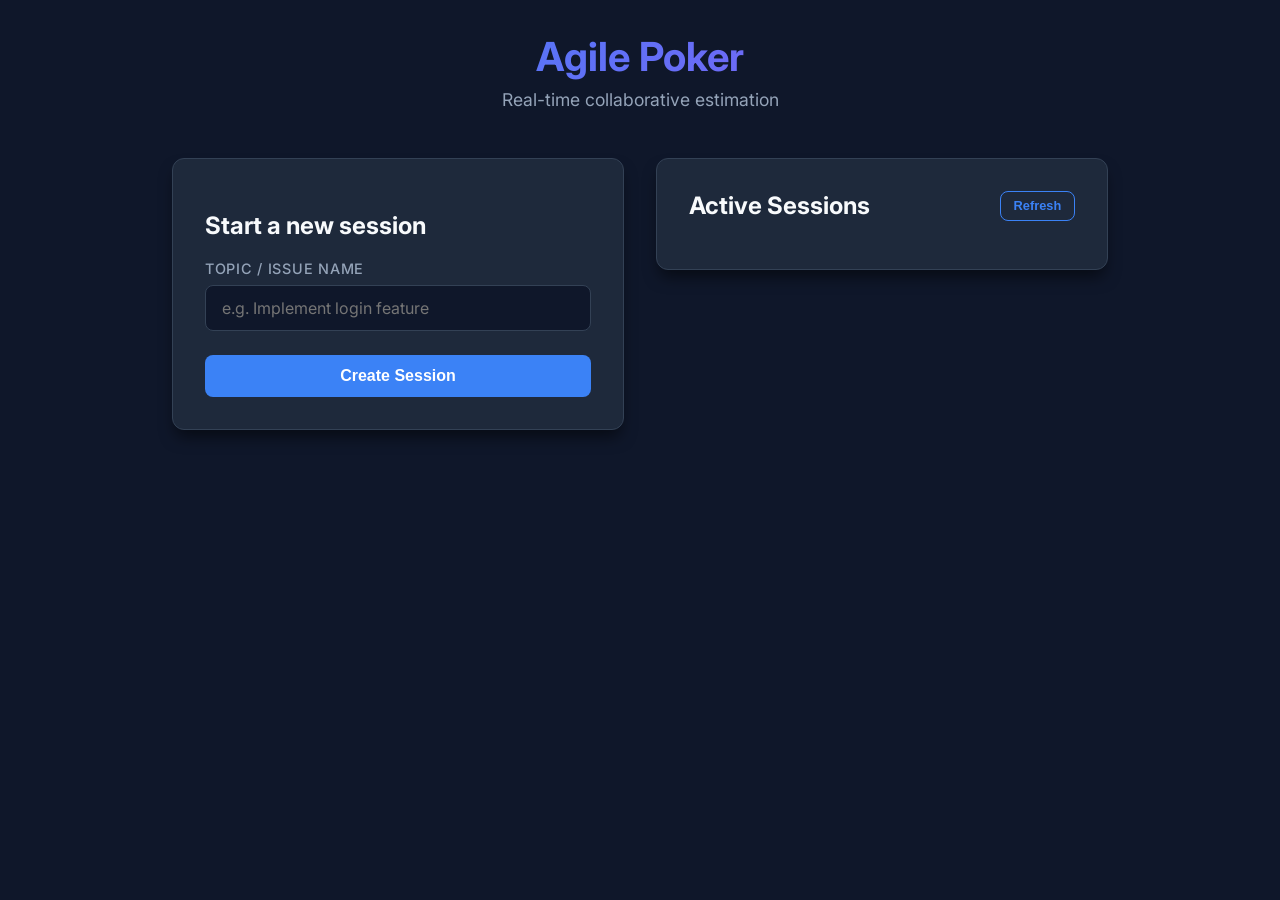
==== src/main/resources/static/index.html @ b3c3fe97 "tet" ====
<!DOCTYPE html>
<html lang="en">

<head>
    <meta charset="UTF-8">
    <meta name="viewport" content="width=device-width, initial-scale=1.0">
    <title>Agile Poker</title>
    <link href="https://fonts.googleapis.com/css2?family=Inter:wght@400;500;600;700&display=swap" rel="stylesheet">
    <style>
        :root {
            --bg-color: #0f172a;
            --surface: #1e293b;
            --primary: #3b82f6;
            --primary-hover: #2563eb;
            --text-main: #f8fafc;
            --text-muted: #94a3b8;
            --border: #334155;
            --card: #0f172a;
            --success: #22c55e;
            --accent: #8b5cf6;
        }

        body {
            font-family: 'Inter', sans-serif;
            background-color: var(--bg-color);
            color: var(--text-main);
            margin: 0;
            padding: 0;
            display: flex;
            flex-direction: column;
            align-items: center;
            min-height: 100vh;
        }

        .container {
            width: 100%;
            max-width: 800px;
            padding: 2rem;
            box-sizing: border-box;
        }

        .header {
            text-align: center;
            margin-bottom: 3rem;
        }

        h1 {
            font-weight: 700;
            font-size: 2.5rem;
            background: linear-gradient(135deg, var(--primary), var(--accent));
            background: linear-gradient(135deg, var(--primary), var(--accent));
            -webkit-background-clip: text;
            background-clip: text;
            -webkit-text-fill-color: transparent;
            margin: 0 0 0.5rem 0;
        }

        p.subtitle {
            color: var(--text-muted);
            margin: 0;
            font-size: 1.1rem;
        }

        .card {
            background-color: var(--surface);
            border-radius: 12px;
            padding: 2rem;
            box-shadow: 0 10px 15px -3px rgba(0, 0, 0, 0.5);
            border: 1px solid var(--border);
            margin-bottom: 2rem;
            animation: fadeIn 0.4s ease-out;
        }

        @keyframes fadeIn {
            from {
                opacity: 0;
                transform: translateY(10px);
            }

            to {
                opacity: 1;
                transform: translateY(0);
            }
        }

        .hidden {
            display: none !important;
        }

        .input-group {
            display: flex;
            flex-direction: column;
            gap: 0.5rem;
            margin-bottom: 1.5rem;
        }

        label {
            font-weight: 500;
            color: var(--text-muted);
            font-size: 0.9rem;
            text-transform: uppercase;
            letter-spacing: 0.05em;
        }

        input {
            background-color: var(--card);
            border: 1px solid var(--border);
            color: var(--text-main);
            padding: 0.75rem 1rem;
            border-radius: 8px;
            font-size: 1rem;
            font-family: inherit;
            outline: none;
            transition: border-color 0.2s, box-shadow 0.2s;
        }

        input:focus {
            border-color: var(--primary);
            box-shadow: 0 0 0 2px rgba(59, 130, 246, 0.3);
        }

        button {
            background-color: var(--primary);
            color: white;
            border: none;
            padding: 0.75rem 1.5rem;
            border-radius: 8px;
            font-weight: 600;
            font-size: 1rem;
            cursor: pointer;
            transition: background-color 0.2s, transform 0.1s;
        }

        button:hover {
            background-color: var(--primary-hover);
        }

        button:active {
            transform: scale(0.98);
        }

        .outline-btn {
            background-color: transparent;
            border: 1px solid var(--primary);
            color: var(--primary);
        }

        .outline-btn:hover {
            background-color: rgba(59, 130, 246, 0.1);
        }

        .share-box {
            background-color: rgba(59, 130, 246, 0.1);
            border: 1px dashed var(--primary);
            padding: 1rem;
            border-radius: 8px;
            display: flex;
            align-items: center;
            justify-content: space-between;
            margin-top: 1.5rem;
            gap: 1rem;
        }

        .share-link {
            word-break: break-all;
            color: var(--primary);
            font-family: monospace;
            font-size: 0.95rem;
            line-height: 1.4;
        }

        /* Home Section Layout */
        #home-section {
            display: flex;
            gap: 2rem;
            align-items: flex-start;
        }

        #home-left,
        #home-right {
            flex: 1;
            width: 100%;
        }

        @media (max-width: 768px) {
            #home-section {
                flex-direction: column;
            }
        }

        /* Copy link boxes */
        .link-copy-group {
            background-color: var(--surface);
            border: 1px solid var(--border);
            padding: 1rem;
            border-radius: 8px;
            margin-top: 1rem;
        }

        .link-title {
            font-size: 0.85rem;
            color: var(--text-muted);
            text-transform: uppercase;
            font-weight: 600;
            margin-bottom: 0.5rem;
        }

        .link-row {
            display: flex;
            align-items: center;
            gap: 0.5rem;
            background: var(--bg-color);
            padding: 0.5rem;
            border-radius: 6px;
            border: 1px solid var(--border);
        }

        .link-url {
            flex: 1;
            font-family: monospace;
            font-size: 0.85rem;
            color: var(--primary);
            white-space: nowrap;
            overflow: hidden;
            text-overflow: ellipsis;
        }

        .link-url a {
            color: var(--primary);
            text-decoration: none;
            transition: text-decoration 0.2s;
        }

        .link-url a:hover {
            text-decoration: underline;
        }

        .copy-btn {
            background: var(--border);
            color: var(--text-main);
            padding: 0.4rem 0.8rem;
            font-size: 0.8rem;
        }

        .copy-btn:hover {
            background: var(--text-muted);
        }

        /* Active Sessions */
        .session-list {
            display: flex;
            flex-direction: column;
            gap: 1rem;
            margin-top: 1rem;
            max-height: 400px;
            overflow-y: auto;
            padding-right: 0.5rem;
        }

        /* Custom scrollbar for session list */
        .session-list::-webkit-scrollbar {
            width: 6px;
        }

        .session-list::-webkit-scrollbar-track {
            background: transparent;
        }

        .session-list::-webkit-scrollbar-thumb {
            background-color: var(--border);
            border-radius: 10px;
        }

        .session-item {
            display: flex;
            flex-direction: column;
            gap: 1rem;
            background-color: var(--card);
            border: 1px solid var(--border);
            padding: 1rem;
            border-radius: 8px;
            transition: transform 0.2s, box-shadow 0.2s;
        }

        .session-item:hover {
            transform: translateY(-2px);
            box-shadow: 0 4px 12px rgba(0, 0, 0, 0.5);
            border-color: var(--text-muted);
        }

        .session-title {
            font-weight: 600;
            font-size: 1.1rem;
            margin-bottom: 0.2rem;
            word-break: break-word;
        }

        .session-meta {
            font-size: 0.85rem;
            color: var(--text-muted);
        }

        .session-actions {
            display: flex;
            gap: 0.5rem;
            width: 100%;
        }

        .session-actions button {
            flex: 1;
            padding: 0.5rem;
            font-size: 0.85rem;
        }

        /* Voting Section */
        .fibonacci-grid {
            display: grid;
            grid-template-columns: repeat(auto-fit, minmax(60px, 1fr));
            gap: 1rem;
            margin-top: 1.5rem;
        }

        .vote-card {
            background-color: var(--card);
            border: 2px solid var(--border);
            border-radius: 12px;
            height: 80px;
            display: flex;
            align-items: center;
            justify-content: center;
            font-size: 1.5rem;
            font-weight: 700;
            cursor: pointer;
            transition: all 0.2s cubic-bezier(0.4, 0, 0.2, 1);
            color: var(--text-main);
        }

        .vote-card:hover {
            border-color: var(--primary);
            transform: translateY(-2px);
            box-shadow: 0 4px 12px rgba(59, 130, 246, 0.2);
            color: var(--primary);
        }

        .vote-card.selected {
            background-color: var(--primary);
            border-color: var(--primary);
            color: white;
        }

        /* Results table */
        .results-container {
            margin-top: 2rem;
        }

        .creator-badge {
            display: inline-block;
            background-color: rgba(139, 92, 246, 0.2);
            color: #c4b5fd;
            padding: 0.25rem 0.75rem;
            border-radius: 999px;
            font-size: 0.8rem;
            font-weight: 600;
            margin-bottom: 1.5rem;
        }

        table {
            width: 100%;
            border-collapse: collapse;
            margin-top: 1rem;
        }

        th,
        td {
            padding: 1rem;
            text-align: left;
            border-bottom: 1px solid var(--border);
        }

        th {
            color: var(--text-muted);
            font-weight: 600;
            font-size: 0.9rem;
            text-transform: uppercase;
        }

        .vote-badge {
            background-color: var(--success);
            color: white;
            width: 32px;
            height: 32px;
            display: inline-flex;
            align-items: center;
            justify-content: center;
            border-radius: 50%;
            font-weight: 700;
        }

        .empty-state {
            text-align: center;
            padding: 2rem;
            color: var(--text-muted);
            font-style: italic;
        }
    </style>
</head>

<body>

    <div class="container" style="max-width: 1000px;">
        <div class="header">
            <h1>Agile Poker</h1>
            <p class="subtitle">Real-time collaborative estimation</p>
        </div>

        <div id="home-section" class="hidden">
            <div id="home-left">
                <!-- CREATE POLL SECTION -->
                <div id="create-section" class="card">
                    <h2>Start a new session</h2>
                    <div class="input-group">
                        <label for="poll-name">Topic / Issue Name</label>
                        <input type="text" id="poll-name" placeholder="e.g. Implement login feature" autocomplete="off">
                    </div>
                    <button id="create-btn" onclick="createPoll()" style="width: 100%;">Create Session</button>

                    <div id="share-container" class="hidden" style="margin-top: 2rem;">
                        <h3 style="font-size: 1.1rem; margin-bottom: 0;">Share Links</h3>
                        <p style="color: var(--success); font-size: 0.85rem; margin-top: 0.5rem;">Session created
                            successfully!</p>

                        <div class="link-copy-group">
                            <div class="link-title">PM Link (For You)</div>
                            <div class="link-row">
                                <div class="link-url" id="pm-link-text"></div>
                                <button class="copy-btn" onclick="copyText('pm-link-text', this)">Copy</button>
                            </div>
                        </div>

                        <div class="link-copy-group">
                            <div class="link-title">Member Link (Share to Vote)</div>
                            <div class="link-row">
                                <div class="link-url" id="member-link-text"></div>
                                <button class="copy-btn" onclick="copyText('member-link-text', this)">Copy</button>
                            </div>
                        </div>
                    </div>
                </div>
            </div>

            <div id="home-right">
                <!-- ACTIVE POLLS SECTION -->
                <div id="active-sessions-section" class="card">
                    <div style="display: flex; justify-content: space-between; align-items: center;">
                        <h2 style="margin: 0;">Active Sessions</h2>
                        <button class="outline-btn" style="padding: 0.4rem 0.8rem; font-size: 0.8rem;"
                            onclick="fetchActivePolls()">Refresh</button>
                    </div>
                    <div id="session-list" class="session-list">
                        <!-- rendered via JS -->
                    </div>
                </div>
            </div>
        </div>

        <!-- VOTE SECTION -->
        <div id="vote-section" class="hidden" style="max-width: 800px; margin: 0 auto;">

            <div class="card">
                <h2 id="poll-title-display">Joining Poll...</h2>
                <div id="creator-info" class="creator-badge"></div>

                <div id="pm-share-container" class="link-copy-group hidden" style="margin-bottom: 2rem; margin-top: 0;">
                    <div class="link-title">Member Link (Share to Vote)</div>
                    <div class="link-row">
                        <div class="link-url" id="vote-member-link-text"></div>
                        <button class="copy-btn" onclick="copyText('vote-member-link-text', this)">Copy</button>
                    </div>
                </div>

                <div class="input-group" style="margin-top: 1.5rem;">
                    <label for="voter-name">Your Name</label>
                    <input type="text" id="voter-name" placeholder="Enter your name to vote" autocomplete="off">
                </div>

                <label style="margin-top: 1rem; display: block;">Select your estimate</label>
                <div class="fibonacci-grid" id="fibo-cards">
                    <!-- rendered via JS -->
                </div>
            </div>

            <div class="card results-container">
                <h2>Participants</h2>
                <table>
                    <thead>
                        <tr>
                            <th>Name</th>
                            <th>IP Address</th>
                            <th style="text-align: right;">Vote</th>
                        </tr>
                    </thead>
                    <tbody id="results-body">
                        <!-- rendered via JS -->
                    </tbody>
                </table>
            </div>
        </div>
    </div>

    <script>
        const FIBONACCI = ['0', '1', '2', '3', '5', '8', '13', '21', '34', '55', '89', '?'];
        let currentPollId = null;
        let selectedVote = null;
        let pollInterval = null;
        let userRole = 'member'; // 'pm' or 'member'
        let myName = '';

        window.onload = () => {
            const urlParams = new URLSearchParams(window.location.search);
            const id = urlParams.get('id');
            const role = urlParams.get('role');

            if (role === 'pm') {
                userRole = 'pm';
            }

            if (id) {
                currentPollId = id;
                document.getElementById('vote-section').classList.remove('hidden');

                if (userRole === 'pm') {
                    document.getElementById('poll-title-display').innerText += ' (PM View)';

                    const baseUrl = window.location.origin + window.location.pathname;
                    const memberUrl = baseUrl + '?id=' + currentPollId;
                    document.getElementById('pm-share-container').classList.remove('hidden');
                    document.getElementById('vote-member-link-text').innerHTML = `<a href="${memberUrl}" target="_blank">${memberUrl}</a>`;

                    document.getElementById('voter-info-section')?.classList.add('hidden');
                    document.getElementById('voting-cards-section')?.classList.add('hidden');
                    document.querySelector("label[for='voter-name']").parentElement.classList.add('hidden');
                    document.getElementById('fibo-cards').previousElementSibling.classList.add('hidden');
                    document.getElementById('fibo-cards').classList.add('hidden');
                } else {
                    renderFiboCards();
                }

                fetchPollDetails();
                pollInterval = setInterval(fetchPollDetails, 2500);
            } else {
                document.getElementById('home-section').classList.remove('hidden');
                fetchActivePolls();
            }
        };

        async function fetchActivePolls() {
            try {
                const res = await fetch('/api/polls');
                let polls = await res.json();
                const container = document.getElementById('session-list');

                if (polls.length === 0) {
                    container.innerHTML = '<div class="empty-state">No active sessions right now. Create one on the left!</div>';
                    return;
                }

                // Sort descending (newest first assuming sequential IDs roughly or natural map order, ideally we'd use createdAt but it might not be in the JSON payload, assuming list order from end)
                // Assuming newer polls are appended to the end of the list:
                polls.reverse();

                container.innerHTML = '';
                polls.forEach(p => {
                    const div = document.createElement('div');
                    div.className = 'session-item';

                    const info = document.createElement('div');
                    info.innerHTML = `
                        <div class="session-title">${p.name}</div>
                        <div class="session-meta">Created by ${p.creatorIp}</div>
                    `;

                    const actions = document.createElement('div');
                    actions.className = 'session-actions';

                    const joinMemberBtn = document.createElement('button');
                    joinMemberBtn.innerText = 'Join';
                    joinMemberBtn.onclick = () => window.location.href = '?id=' + p.id;

                    const joinPmBtn = document.createElement('button');
                    joinPmBtn.className = 'outline-btn';
                    joinPmBtn.innerText = 'Join as PM';
                    joinPmBtn.onclick = () => window.location.href = '?id=' + p.id + '&role=pm';

                    actions.appendChild(joinPmBtn);
                    actions.appendChild(joinMemberBtn);

                    div.appendChild(info);
                    div.appendChild(actions);
                    container.appendChild(div);
                });
            } catch (e) {
                console.error('Failed to fetch polls', e);
            }
        }

        async function createPoll() {
            const nameInput = document.getElementById('poll-name').value.trim();
            const btn = document.getElementById('create-btn');
            if (!nameInput) return alert('Please enter a topic name!');

            btn.disabled = true;
            btn.innerText = 'Creating...';

            try {
                const res = await fetch('/api/polls', {
                    method: 'POST',
                    headers: { 'Content-Type': 'application/json' },
                    body: JSON.stringify({ name: nameInput })
                });
                const data = await res.json();

                const baseUrl = window.location.origin + window.location.pathname;
                const pmUrl = baseUrl + '?id=' + data.id + '&role=pm';
                const memberUrl = baseUrl + '?id=' + data.id;

                document.getElementById('share-container').classList.remove('hidden');
                document.getElementById('pm-link-text').innerHTML = `<a href="${pmUrl}" target="_blank">${pmUrl}</a>`;
                document.getElementById('member-link-text').innerHTML = `<a href="${memberUrl}" target="_blank">${memberUrl}</a>`;

                btn.innerText = 'Created!';
                fetchActivePolls(); // Refresh the list on the right

            } catch (e) {
                console.error(e);
                alert('Failed to create poll');
                btn.disabled = false;
                btn.innerText = 'Create Session';
            }
        }

        function copyText(elementId, btnElement) {
            const el = document.getElementById(elementId);
            const text = el.querySelector('a') ? el.querySelector('a').href : el.innerText;
            navigator.clipboard.writeText(text).then(() => {
                const originalText = btnElement.innerText;
                const originalBg = btnElement.style.backgroundColor;
                const originalColor = btnElement.style.color;

                btnElement.innerText = 'Copied!';
                btnElement.style.backgroundColor = 'var(--success)';
                btnElement.style.color = '#fff';

                setTimeout(() => {
                    btnElement.innerText = originalText;
                    btnElement.style.backgroundColor = originalBg;
                    btnElement.style.color = originalColor;
                }, 2000);
            });
        }

        function renderFiboCards() {
            const container = document.getElementById('fibo-cards');
            FIBONACCI.forEach(val => {
                const div = document.createElement('div');
                div.className = 'vote-card';
                div.innerText = val;
                div.onclick = () => submitVote(val, div);
                container.appendChild(div);
            });
        }

        async function submitVote(val, cardElement) {
            myName = document.getElementById('voter-name').value.trim();
            if (!myName) return alert('Please enter your name first!');

            document.querySelectorAll('.vote-card').forEach(c => c.classList.remove('selected'));
            cardElement.classList.add('selected');
            selectedVote = val;

            await fetch(`/api/polls/${currentPollId}/vote`, {
                method: 'POST',
                headers: { 'Content-Type': 'application/json' },
                body: JSON.stringify({ username: myName, vote: val })
            });

            fetchPollDetails();
        }

        async function fetchPollDetails() {
            if (!currentPollId) return;
            try {
                const res = await fetch(`/api/polls/${currentPollId}`);
                if (res.status === 404) {
                    alert('Poll not found or expired.');
                    window.location.href = window.location.pathname;
                    return;
                }
                const data = await res.json();

                let title = data.name;
                if (userRole === 'pm') title += ' (PM View)';
                document.getElementById('poll-title-display').innerText = title;
                document.getElementById('creator-info').innerText = 'Created by IP: ' + data.creatorIp;

                renderResults(data.votes);
            } catch (e) {
                console.error('Error fetching poll', e);
            }
        }

        function renderResults(votesMap) {
            const tbody = document.getElementById('results-body');
            tbody.innerHTML = '';

            const voters = Object.keys(votesMap);
            if (voters.length === 0) {
                tbody.innerHTML = '<tr><td colspan="3" class="empty-state">Waiting for votes...</td></tr>';
                return;
            }

            voters.forEach(name => {
                const voteData = votesMap[name];
                const tr = document.createElement('tr');

                const tdName = document.createElement('td');
                tdName.style.fontWeight = '600';
                tdName.innerText = name;

                const tdIp = document.createElement('td');
                tdIp.style.color = 'var(--text-muted)';
                tdIp.style.fontSize = '0.85rem';
                tdIp.style.fontFamily = 'monospace';

                const tdVote = document.createElement('td');
                tdVote.style.textAlign = 'right';

                if (userRole === 'pm') {
                    tdIp.innerText = voteData.ipAddress;
                    tdVote.innerHTML = `<span class="vote-badge">${voteData.voteValue}</span>`;
                } else {
                    if (name === myName) {
                        tdIp.innerText = voteData.ipAddress;
                        tdVote.innerHTML = `<span class="vote-badge">${voteData.voteValue}</span>`;
                    } else {
                        tdIp.innerText = '***.***.***.***';
                        tdVote.innerHTML = `<span class="vote-badge" style="background:var(--border);">?</span>`;
                    }
                }

                tr.appendChild(tdName);
                tr.appendChild(tdIp);
                tr.appendChild(tdVote);
                tbody.appendChild(tr);
            });
        }
    </script>
</body>

</html>
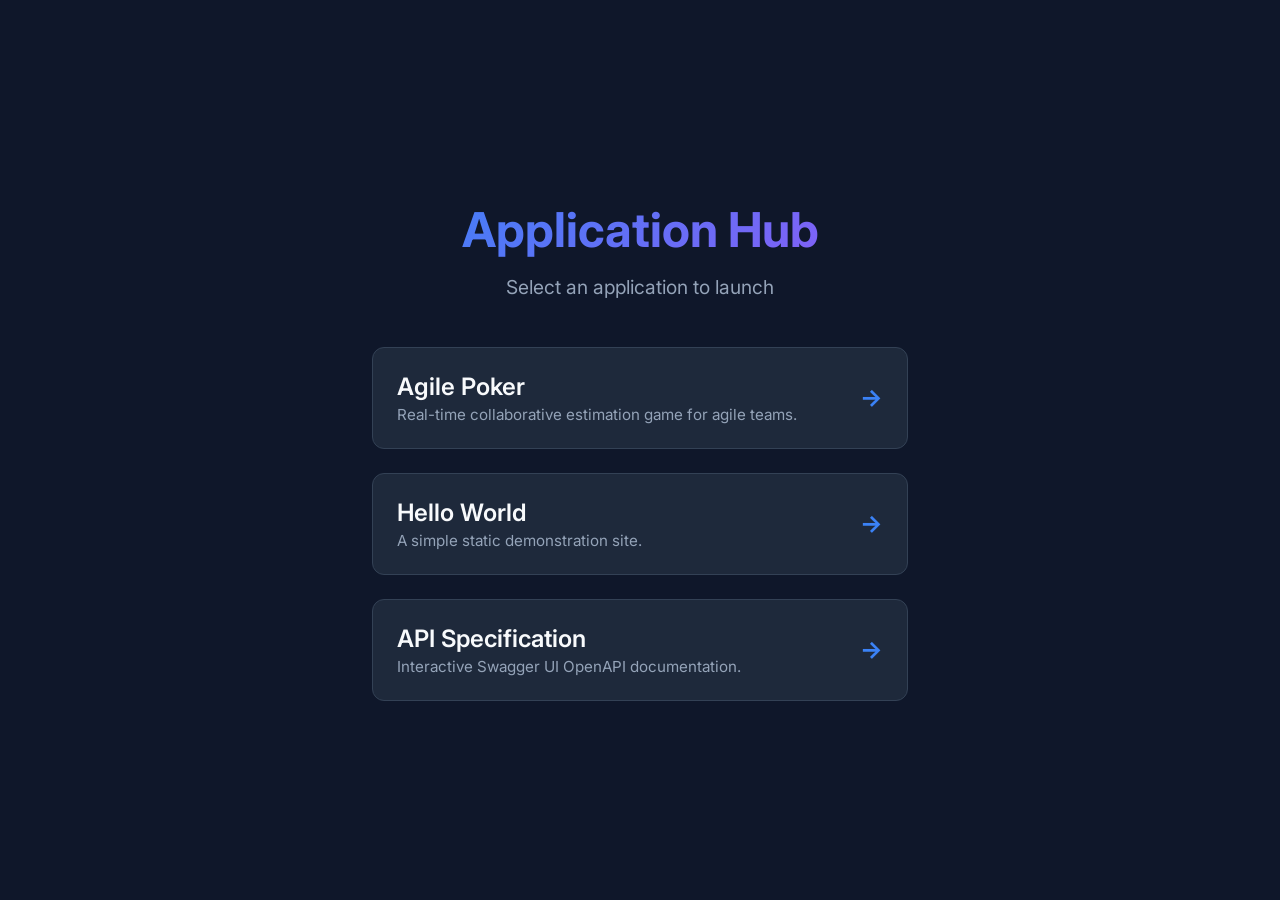
==== commit 6af3c0df: "test" ====
--- a/src/main/resources/static/index.html
+++ b/src/main/resources/static/index.html
@@ -1,10 +1,9 @@
 <!DOCTYPE html>
 <html lang="en">
-
 <head>
     <meta charset="UTF-8">
     <meta name="viewport" content="width=device-width, initial-scale=1.0">
-    <title>Agile Poker</title>
+    <title>Application Hub</title>
     <link href="https://fonts.googleapis.com/css2?family=Inter:wght@400;500;600;700&display=swap" rel="stylesheet">
     <style>
         :root {
@@ -15,8 +14,6 @@
             --text-main: #f8fafc;
             --text-muted: #94a3b8;
             --border: #334155;
-            --card: #0f172a;
-            --success: #22c55e;
             --accent: #8b5cf6;
         }
 
@@ -29,731 +26,133 @@
             display: flex;
             flex-direction: column;
             align-items: center;
+            justify-content: center;
             min-height: 100vh;
         }
 
         .container {
             width: 100%;
-            max-width: 800px;
+            max-width: 600px;
             padding: 2rem;
             box-sizing: border-box;
-        }
-
-        .header {
             text-align: center;
-            margin-bottom: 3rem;
         }
 
         h1 {
             font-weight: 700;
-            font-size: 2.5rem;
-            background: linear-gradient(135deg, var(--primary), var(--accent));
+            font-size: 3rem;
             background: linear-gradient(135deg, var(--primary), var(--accent));
             -webkit-background-clip: text;
             background-clip: text;
             -webkit-text-fill-color: transparent;
-            margin: 0 0 0.5rem 0;
+            margin: 0 0 1rem 0;
+            animation: fadeInDown 0.5s ease-out;
         }
 
         p.subtitle {
             color: var(--text-muted);
-            margin: 0;
-            font-size: 1.1rem;
+            margin: 0 0 3rem 0;
+            font-size: 1.2rem;
+            animation: fadeInDown 0.6s ease-out;
         }
 
-        .card {
-            background-color: var(--surface);
-            border-radius: 12px;
-            padding: 2rem;
-            box-shadow: 0 10px 15px -3px rgba(0, 0, 0, 0.5);
-            border: 1px solid var(--border);
-            margin-bottom: 2rem;
-            animation: fadeIn 0.4s ease-out;
+        .app-links {
+            display: flex;
+            flex-direction: column;
+            gap: 1.5rem;
         }
 
-        @keyframes fadeIn {
-            from {
-                opacity: 0;
-                transform: translateY(10px);
-            }
-
-            to {
-                opacity: 1;
-                transform: translateY(0);
-            }
-        }
-
-        .hidden {
-            display: none !important;
-        }
-
-        .input-group {
-            display: flex;
-            flex-direction: column;
-            gap: 0.5rem;
-            margin-bottom: 1.5rem;
-        }
-
-        label {
-            font-weight: 500;
-            color: var(--text-muted);
-            font-size: 0.9rem;
-            text-transform: uppercase;
-            letter-spacing: 0.05em;
-        }
-
-        input {
-            background-color: var(--card);
+        .app-card {
+            background-color: var(--surface);
             border: 1px solid var(--border);
+            border-radius: 12px;
+            padding: 1.5rem;
+            text-decoration: none;
             color: var(--text-main);
-            padding: 0.75rem 1rem;
-            border-radius: 8px;
-            font-size: 1rem;
-            font-family: inherit;
-            outline: none;
-            transition: border-color 0.2s, box-shadow 0.2s;
-        }
-
-        input:focus {
-            border-color: var(--primary);
-            box-shadow: 0 0 0 2px rgba(59, 130, 246, 0.3);
-        }
-
-        button {
-            background-color: var(--primary);
-            color: white;
-            border: none;
-            padding: 0.75rem 1.5rem;
-            border-radius: 8px;
-            font-weight: 600;
-            font-size: 1rem;
-            cursor: pointer;
-            transition: background-color 0.2s, transform 0.1s;
-        }
-
-        button:hover {
-            background-color: var(--primary-hover);
-        }
-
-        button:active {
-            transform: scale(0.98);
-        }
-
-        .outline-btn {
-            background-color: transparent;
-            border: 1px solid var(--primary);
-            color: var(--primary);
-        }
-
-        .outline-btn:hover {
-            background-color: rgba(59, 130, 246, 0.1);
-        }
-
-        .share-box {
-            background-color: rgba(59, 130, 246, 0.1);
-            border: 1px dashed var(--primary);
-            padding: 1rem;
-            border-radius: 8px;
             display: flex;
             align-items: center;
             justify-content: space-between;
-            margin-top: 1.5rem;
-            gap: 1rem;
+            transition: transform 0.2s, box-shadow 0.2s, border-color 0.2s;
+            animation: fadeInUp 0.7s ease-out both;
         }
 
-        .share-link {
-            word-break: break-all;
-            color: var(--primary);
-            font-family: monospace;
-            font-size: 0.95rem;
-            line-height: 1.4;
+        .app-card:nth-child(2) {
+            animation-delay: 0.1s;
         }
 
-        /* Home Section Layout */
-        #home-section {
-            display: flex;
-            gap: 2rem;
-            align-items: flex-start;
+        .app-card:hover {
+            transform: translateY(-4px);
+            box-shadow: 0 12px 20px -8px rgba(0, 0, 0, 0.5);
+            border-color: var(--primary);
         }
 
-        #home-left,
-        #home-right {
-            flex: 1;
-            width: 100%;
+        .app-info {
+            text-align: left;
         }
 
-        @media (max-width: 768px) {
-            #home-section {
-                flex-direction: column;
-            }
+        .app-title {
+            font-size: 1.5rem;
+            font-weight: 600;
+            margin-bottom: 0.25rem;
         }
 
-        /* Copy link boxes */
-        .link-copy-group {
-            background-color: var(--surface);
-            border: 1px solid var(--border);
-            padding: 1rem;
-            border-radius: 8px;
-            margin-top: 1rem;
+        .app-desc {
+            color: var(--text-muted);
+            font-size: 0.95rem;
         }
 
-        .link-title {
-            font-size: 0.85rem;
-            color: var(--text-muted);
-            text-transform: uppercase;
-            font-weight: 600;
-            margin-bottom: 0.5rem;
+        .app-arrow {
+            color: var(--primary);
+            font-size: 1.5rem;
+            font-weight: bold;
+            transition: transform 0.2s;
         }
 
-        .link-row {
-            display: flex;
-            align-items: center;
-            gap: 0.5rem;
-            background: var(--bg-color);
-            padding: 0.5rem;
-            border-radius: 6px;
-            border: 1px solid var(--border);
+        .app-card:hover .app-arrow {
+            transform: translateX(5px);
         }
 
-        .link-url {
-            flex: 1;
-            font-family: monospace;
-            font-size: 0.85rem;
-            color: var(--primary);
-            white-space: nowrap;
-            overflow: hidden;
-            text-overflow: ellipsis;
+        @keyframes fadeInDown {
+            from { opacity: 0; transform: translateY(-20px); }
+            to { opacity: 1; transform: translateY(0); }
         }
 
-        .link-url a {
-            color: var(--primary);
-            text-decoration: none;
-            transition: text-decoration 0.2s;
-        }
-
-        .link-url a:hover {
-            text-decoration: underline;
-        }
-
-        .copy-btn {
-            background: var(--border);
-            color: var(--text-main);
-            padding: 0.4rem 0.8rem;
-            font-size: 0.8rem;
-        }
-
-        .copy-btn:hover {
-            background: var(--text-muted);
-        }
-
-        /* Active Sessions */
-        .session-list {
-            display: flex;
-            flex-direction: column;
-            gap: 1rem;
-            margin-top: 1rem;
-            max-height: 400px;
-            overflow-y: auto;
-            padding-right: 0.5rem;
-        }
-
-        /* Custom scrollbar for session list */
-        .session-list::-webkit-scrollbar {
-            width: 6px;
-        }
-
-        .session-list::-webkit-scrollbar-track {
-            background: transparent;
-        }
-
-        .session-list::-webkit-scrollbar-thumb {
-            background-color: var(--border);
-            border-radius: 10px;
-        }
-
-        .session-item {
-            display: flex;
-            flex-direction: column;
-            gap: 1rem;
-            background-color: var(--card);
-            border: 1px solid var(--border);
-            padding: 1rem;
-            border-radius: 8px;
-            transition: transform 0.2s, box-shadow 0.2s;
-        }
-
-        .session-item:hover {
-            transform: translateY(-2px);
-            box-shadow: 0 4px 12px rgba(0, 0, 0, 0.5);
-            border-color: var(--text-muted);
-        }
-
-        .session-title {
-            font-weight: 600;
-            font-size: 1.1rem;
-            margin-bottom: 0.2rem;
-            word-break: break-word;
-        }
-
-        .session-meta {
-            font-size: 0.85rem;
-            color: var(--text-muted);
-        }
-
-        .session-actions {
-            display: flex;
-            gap: 0.5rem;
-            width: 100%;
-        }
-
-        .session-actions button {
-            flex: 1;
-            padding: 0.5rem;
-            font-size: 0.85rem;
-        }
-
-        /* Voting Section */
-        .fibonacci-grid {
-            display: grid;
-            grid-template-columns: repeat(auto-fit, minmax(60px, 1fr));
-            gap: 1rem;
-            margin-top: 1.5rem;
-        }
-
-        .vote-card {
-            background-color: var(--card);
-            border: 2px solid var(--border);
-            border-radius: 12px;
-            height: 80px;
-            display: flex;
-            align-items: center;
-            justify-content: center;
-            font-size: 1.5rem;
-            font-weight: 700;
-            cursor: pointer;
-            transition: all 0.2s cubic-bezier(0.4, 0, 0.2, 1);
-            color: var(--text-main);
-        }
-
-        .vote-card:hover {
-            border-color: var(--primary);
-            transform: translateY(-2px);
-            box-shadow: 0 4px 12px rgba(59, 130, 246, 0.2);
-            color: var(--primary);
-        }
-
-        .vote-card.selected {
-            background-color: var(--primary);
-            border-color: var(--primary);
-            color: white;
-        }
-
-        /* Results table */
-        .results-container {
-            margin-top: 2rem;
-        }
-
-        .creator-badge {
-            display: inline-block;
-            background-color: rgba(139, 92, 246, 0.2);
-            color: #c4b5fd;
-            padding: 0.25rem 0.75rem;
-            border-radius: 999px;
-            font-size: 0.8rem;
-            font-weight: 600;
-            margin-bottom: 1.5rem;
-        }
-
-        table {
-            width: 100%;
-            border-collapse: collapse;
-            margin-top: 1rem;
-        }
-
-        th,
-        td {
-            padding: 1rem;
-            text-align: left;
-            border-bottom: 1px solid var(--border);
-        }
-
-        th {
-            color: var(--text-muted);
-            font-weight: 600;
-            font-size: 0.9rem;
-            text-transform: uppercase;
-        }
-
-        .vote-badge {
-            background-color: var(--success);
-            color: white;
-            width: 32px;
-            height: 32px;
-            display: inline-flex;
-            align-items: center;
-            justify-content: center;
-            border-radius: 50%;
-            font-weight: 700;
-        }
-
-        .empty-state {
-            text-align: center;
-            padding: 2rem;
-            color: var(--text-muted);
-            font-style: italic;
+        @keyframes fadeInUp {
+            from { opacity: 0; transform: translateY(20px); }
+            to { opacity: 1; transform: translateY(0); }
         }
     </style>
 </head>
+<body>
+    <div class="container">
+        <h1>Application Hub</h1>
+        <p class="subtitle">Select an application to launch</p>
 
-<body>
+        <div class="app-links">
+            <a href="/poker.html" class="app-card">
+                <div class="app-info">
+                    <div class="app-title">Agile Poker</div>
+                    <div class="app-desc">Real-time collaborative estimation game for agile teams.</div>
+                </div>
+                <div class="app-arrow">&rarr;</div>
+            </a>
 
-    <div class="container" style="max-width: 1000px;">
-        <div class="header">
-            <h1>Agile Poker</h1>
-            <p class="subtitle">Real-time collaborative estimation</p>
-        </div>
+            <a href="/hello.html" class="app-card">
+                <div class="app-info">
+                    <div class="app-title">Hello World</div>
+                    <div class="app-desc">A simple static demonstration site.</div>
+                </div>
+                <div class="app-arrow">&rarr;</div>
+            </a>
 
-        <div id="home-section" class="hidden">
-            <div id="home-left">
-                <!-- CREATE POLL SECTION -->
-                <div id="create-section" class="card">
-                    <h2>Start a new session</h2>
-                    <div class="input-group">
-                        <label for="poll-name">Topic / Issue Name</label>
-                        <input type="text" id="poll-name" placeholder="e.g. Implement login feature" autocomplete="off">
-                    </div>
-                    <button id="create-btn" onclick="createPoll()" style="width: 100%;">Create Session</button>
-
-                    <div id="share-container" class="hidden" style="margin-top: 2rem;">
-                        <h3 style="font-size: 1.1rem; margin-bottom: 0;">Share Links</h3>
-                        <p style="color: var(--success); font-size: 0.85rem; margin-top: 0.5rem;">Session created
-                            successfully!</p>
-
-                        <div class="link-copy-group">
-                            <div class="link-title">PM Link (For You)</div>
-                            <div class="link-row">
-                                <div class="link-url" id="pm-link-text"></div>
-                                <button class="copy-btn" onclick="copyText('pm-link-text', this)">Copy</button>
-                            </div>
-                        </div>
-
-                        <div class="link-copy-group">
-                            <div class="link-title">Member Link (Share to Vote)</div>
-                            <div class="link-row">
-                                <div class="link-url" id="member-link-text"></div>
-                                <button class="copy-btn" onclick="copyText('member-link-text', this)">Copy</button>
-                            </div>
-                        </div>
-                    </div>
+            <a href="/swagger-ui/index.html" class="app-card" style="animation-delay: 0.2s;">
+                <div class="app-info">
+                    <div class="app-title">API Specification</div>
+                    <div class="app-desc">Interactive Swagger UI OpenAPI documentation.</div>
                 </div>
-            </div>
-
-            <div id="home-right">
-                <!-- ACTIVE POLLS SECTION -->
-                <div id="active-sessions-section" class="card">
-                    <div style="display: flex; justify-content: space-between; align-items: center;">
-                        <h2 style="margin: 0;">Active Sessions</h2>
-                        <button class="outline-btn" style="padding: 0.4rem 0.8rem; font-size: 0.8rem;"
-                            onclick="fetchActivePolls()">Refresh</button>
-                    </div>
-                    <div id="session-list" class="session-list">
-                        <!-- rendered via JS -->
-                    </div>
-                </div>
-            </div>
-        </div>
-
-        <!-- VOTE SECTION -->
-        <div id="vote-section" class="hidden" style="max-width: 800px; margin: 0 auto;">
-
-            <div class="card">
-                <h2 id="poll-title-display">Joining Poll...</h2>
-                <div id="creator-info" class="creator-badge"></div>
-
-                <div id="pm-share-container" class="link-copy-group hidden" style="margin-bottom: 2rem; margin-top: 0;">
-                    <div class="link-title">Member Link (Share to Vote)</div>
-                    <div class="link-row">
-                        <div class="link-url" id="vote-member-link-text"></div>
-                        <button class="copy-btn" onclick="copyText('vote-member-link-text', this)">Copy</button>
-                    </div>
-                </div>
-
-                <div class="input-group" style="margin-top: 1.5rem;">
-                    <label for="voter-name">Your Name</label>
-                    <input type="text" id="voter-name" placeholder="Enter your name to vote" autocomplete="off">
-                </div>
-
-                <label style="margin-top: 1rem; display: block;">Select your estimate</label>
-                <div class="fibonacci-grid" id="fibo-cards">
-                    <!-- rendered via JS -->
-                </div>
-            </div>
-
-            <div class="card results-container">
-                <h2>Participants</h2>
-                <table>
-                    <thead>
-                        <tr>
-                            <th>Name</th>
-                            <th>IP Address</th>
-                            <th style="text-align: right;">Vote</th>
-                        </tr>
-                    </thead>
-                    <tbody id="results-body">
-                        <!-- rendered via JS -->
-                    </tbody>
-                </table>
-            </div>
+                <div class="app-arrow">&rarr;</div>
+            </a>
         </div>
     </div>
-
-    <script>
-        const FIBONACCI = ['0', '1', '2', '3', '5', '8', '13', '21', '34', '55', '89', '?'];
-        let currentPollId = null;
-        let selectedVote = null;
-        let pollInterval = null;
-        let userRole = 'member'; // 'pm' or 'member'
-        let myName = '';
-
-        window.onload = () => {
-            const urlParams = new URLSearchParams(window.location.search);
-            const id = urlParams.get('id');
-            const role = urlParams.get('role');
-
-            if (role === 'pm') {
-                userRole = 'pm';
-            }
-
-            if (id) {
-                currentPollId = id;
-                document.getElementById('vote-section').classList.remove('hidden');
-
-                if (userRole === 'pm') {
-                    document.getElementById('poll-title-display').innerText += ' (PM View)';
-
-                    const baseUrl = window.location.origin + window.location.pathname;
-                    const memberUrl = baseUrl + '?id=' + currentPollId;
-                    document.getElementById('pm-share-container').classList.remove('hidden');
-                    document.getElementById('vote-member-link-text').innerHTML = `<a href="${memberUrl}" target="_blank">${memberUrl}</a>`;
-
-                    document.getElementById('voter-info-section')?.classList.add('hidden');
-                    document.getElementById('voting-cards-section')?.classList.add('hidden');
-                    document.querySelector("label[for='voter-name']").parentElement.classList.add('hidden');
-                    document.getElementById('fibo-cards').previousElementSibling.classList.add('hidden');
-                    document.getElementById('fibo-cards').classList.add('hidden');
-                } else {
-                    renderFiboCards();
-                }
-
-                fetchPollDetails();
-                pollInterval = setInterval(fetchPollDetails, 2500);
-            } else {
-                document.getElementById('home-section').classList.remove('hidden');
-                fetchActivePolls();
-            }
-        };
-
-        async function fetchActivePolls() {
-            try {
-                const res = await fetch('/api/polls');
-                let polls = await res.json();
-                const container = document.getElementById('session-list');
-
-                if (polls.length === 0) {
-                    container.innerHTML = '<div class="empty-state">No active sessions right now. Create one on the left!</div>';
-                    return;
-                }
-
-                // Sort descending (newest first assuming sequential IDs roughly or natural map order, ideally we'd use createdAt but it might not be in the JSON payload, assuming list order from end)
-                // Assuming newer polls are appended to the end of the list:
-                polls.reverse();
-
-                container.innerHTML = '';
-                polls.forEach(p => {
-                    const div = document.createElement('div');
-                    div.className = 'session-item';
-
-                    const info = document.createElement('div');
-                    info.innerHTML = `
-                        <div class="session-title">${p.name}</div>
-                        <div class="session-meta">Created by ${p.creatorIp}</div>
-                    `;
-
-                    const actions = document.createElement('div');
-                    actions.className = 'session-actions';
-
-                    const joinMemberBtn = document.createElement('button');
-                    joinMemberBtn.innerText = 'Join';
-                    joinMemberBtn.onclick = () => window.location.href = '?id=' + p.id;
-
-                    const joinPmBtn = document.createElement('button');
-                    joinPmBtn.className = 'outline-btn';
-                    joinPmBtn.innerText = 'Join as PM';
-                    joinPmBtn.onclick = () => window.location.href = '?id=' + p.id + '&role=pm';
-
-                    actions.appendChild(joinPmBtn);
-                    actions.appendChild(joinMemberBtn);
-
-                    div.appendChild(info);
-                    div.appendChild(actions);
-                    container.appendChild(div);
-                });
-            } catch (e) {
-                console.error('Failed to fetch polls', e);
-            }
-        }
-
-        async function createPoll() {
-            const nameInput = document.getElementById('poll-name').value.trim();
-            const btn = document.getElementById('create-btn');
-            if (!nameInput) return alert('Please enter a topic name!');
-
-            btn.disabled = true;
-            btn.innerText = 'Creating...';
-
-            try {
-                const res = await fetch('/api/polls', {
-                    method: 'POST',
-                    headers: { 'Content-Type': 'application/json' },
-                    body: JSON.stringify({ name: nameInput })
-                });
-                const data = await res.json();
-
-                const baseUrl = window.location.origin + window.location.pathname;
-                const pmUrl = baseUrl + '?id=' + data.id + '&role=pm';
-                const memberUrl = baseUrl + '?id=' + data.id;
-
-                document.getElementById('share-container').classList.remove('hidden');
-                document.getElementById('pm-link-text').innerHTML = `<a href="${pmUrl}" target="_blank">${pmUrl}</a>`;
-                document.getElementById('member-link-text').innerHTML = `<a href="${memberUrl}" target="_blank">${memberUrl}</a>`;
-
-                btn.innerText = 'Created!';
-                fetchActivePolls(); // Refresh the list on the right
-
-            } catch (e) {
-                console.error(e);
-                alert('Failed to create poll');
-                btn.disabled = false;
-                btn.innerText = 'Create Session';
-            }
-        }
-
-        function copyText(elementId, btnElement) {
-            const el = document.getElementById(elementId);
-            const text = el.querySelector('a') ? el.querySelector('a').href : el.innerText;
-            navigator.clipboard.writeText(text).then(() => {
-                const originalText = btnElement.innerText;
-                const originalBg = btnElement.style.backgroundColor;
-                const originalColor = btnElement.style.color;
-
-                btnElement.innerText = 'Copied!';
-                btnElement.style.backgroundColor = 'var(--success)';
-                btnElement.style.color = '#fff';
-
-                setTimeout(() => {
-                    btnElement.innerText = originalText;
-                    btnElement.style.backgroundColor = originalBg;
-                    btnElement.style.color = originalColor;
-                }, 2000);
-            });
-        }
-
-        function renderFiboCards() {
-            const container = document.getElementById('fibo-cards');
-            FIBONACCI.forEach(val => {
-                const div = document.createElement('div');
-                div.className = 'vote-card';
-                div.innerText = val;
-                div.onclick = () => submitVote(val, div);
-                container.appendChild(div);
-            });
-        }
-
-        async function submitVote(val, cardElement) {
-            myName = document.getElementById('voter-name').value.trim();
-            if (!myName) return alert('Please enter your name first!');
-
-            document.querySelectorAll('.vote-card').forEach(c => c.classList.remove('selected'));
-            cardElement.classList.add('selected');
-            selectedVote = val;
-
-            await fetch(`/api/polls/${currentPollId}/vote`, {
-                method: 'POST',
-                headers: { 'Content-Type': 'application/json' },
-                body: JSON.stringify({ username: myName, vote: val })
-            });
-
-            fetchPollDetails();
-        }
-
-        async function fetchPollDetails() {
-            if (!currentPollId) return;
-            try {
-                const res = await fetch(`/api/polls/${currentPollId}`);
-                if (res.status === 404) {
-                    alert('Poll not found or expired.');
-                    window.location.href = window.location.pathname;
-                    return;
-                }
-                const data = await res.json();
-
-                let title = data.name;
-                if (userRole === 'pm') title += ' (PM View)';
-                document.getElementById('poll-title-display').innerText = title;
-                document.getElementById('creator-info').innerText = 'Created by IP: ' + data.creatorIp;
-
-                renderResults(data.votes);
-            } catch (e) {
-                console.error('Error fetching poll', e);
-            }
-        }
-
-        function renderResults(votesMap) {
-            const tbody = document.getElementById('results-body');
-            tbody.innerHTML = '';
-
-            const voters = Object.keys(votesMap);
-            if (voters.length === 0) {
-                tbody.innerHTML = '<tr><td colspan="3" class="empty-state">Waiting for votes...</td></tr>';
-                return;
-            }
-
-            voters.forEach(name => {
-                const voteData = votesMap[name];
-                const tr = document.createElement('tr');
-
-                const tdName = document.createElement('td');
-                tdName.style.fontWeight = '600';
-                tdName.innerText = name;
-
-                const tdIp = document.createElement('td');
-                tdIp.style.color = 'var(--text-muted)';
-                tdIp.style.fontSize = '0.85rem';
-                tdIp.style.fontFamily = 'monospace';
-
-                const tdVote = document.createElement('td');
-                tdVote.style.textAlign = 'right';
-
-                if (userRole === 'pm') {
-                    tdIp.innerText = voteData.ipAddress;
-                    tdVote.innerHTML = `<span class="vote-badge">${voteData.voteValue}</span>`;
-                } else {
-                    if (name === myName) {
-                        tdIp.innerText = voteData.ipAddress;
-                        tdVote.innerHTML = `<span class="vote-badge">${voteData.voteValue}</span>`;
-                    } else {
-                        tdIp.innerText = '***.***.***.***';
-                        tdVote.innerHTML = `<span class="vote-badge" style="background:var(--border);">?</span>`;
-                    }
-                }
-
-                tr.appendChild(tdName);
-                tr.appendChild(tdIp);
-                tr.appendChild(tdVote);
-                tbody.appendChild(tr);
-            });
-        }
-    </script>
 </body>
-
-</html>+</html>
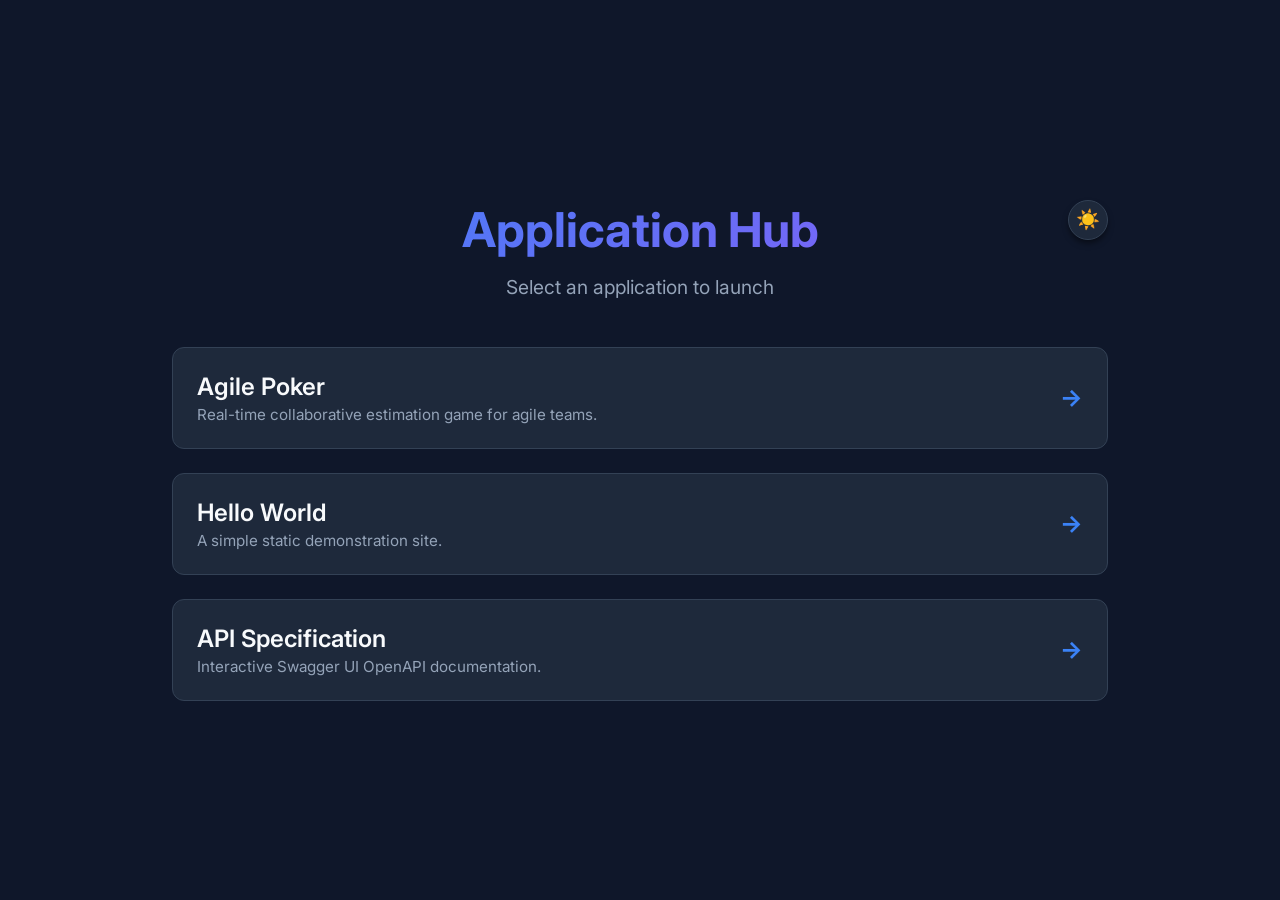
==== commit 49dcaef2: "test" ====
--- a/src/main/resources/static/index.html
+++ b/src/main/resources/static/index.html
@@ -5,126 +5,11 @@
     <meta name="viewport" content="width=device-width, initial-scale=1.0">
     <title>Application Hub</title>
     <link href="https://fonts.googleapis.com/css2?family=Inter:wght@400;500;600;700&display=swap" rel="stylesheet">
-    <style>
-        :root {
-            --bg-color: #0f172a;
-            --surface: #1e293b;
-            --primary: #3b82f6;
-            --primary-hover: #2563eb;
-            --text-main: #f8fafc;
-            --text-muted: #94a3b8;
-            --border: #334155;
-            --accent: #8b5cf6;
-        }
-
-        body {
-            font-family: 'Inter', sans-serif;
-            background-color: var(--bg-color);
-            color: var(--text-main);
-            margin: 0;
-            padding: 0;
-            display: flex;
-            flex-direction: column;
-            align-items: center;
-            justify-content: center;
-            min-height: 100vh;
-        }
-
-        .container {
-            width: 100%;
-            max-width: 600px;
-            padding: 2rem;
-            box-sizing: border-box;
-            text-align: center;
-        }
-
-        h1 {
-            font-weight: 700;
-            font-size: 3rem;
-            background: linear-gradient(135deg, var(--primary), var(--accent));
-            -webkit-background-clip: text;
-            background-clip: text;
-            -webkit-text-fill-color: transparent;
-            margin: 0 0 1rem 0;
-            animation: fadeInDown 0.5s ease-out;
-        }
-
-        p.subtitle {
-            color: var(--text-muted);
-            margin: 0 0 3rem 0;
-            font-size: 1.2rem;
-            animation: fadeInDown 0.6s ease-out;
-        }
-
-        .app-links {
-            display: flex;
-            flex-direction: column;
-            gap: 1.5rem;
-        }
-
-        .app-card {
-            background-color: var(--surface);
-            border: 1px solid var(--border);
-            border-radius: 12px;
-            padding: 1.5rem;
-            text-decoration: none;
-            color: var(--text-main);
-            display: flex;
-            align-items: center;
-            justify-content: space-between;
-            transition: transform 0.2s, box-shadow 0.2s, border-color 0.2s;
-            animation: fadeInUp 0.7s ease-out both;
-        }
-
-        .app-card:nth-child(2) {
-            animation-delay: 0.1s;
-        }
-
-        .app-card:hover {
-            transform: translateY(-4px);
-            box-shadow: 0 12px 20px -8px rgba(0, 0, 0, 0.5);
-            border-color: var(--primary);
-        }
-
-        .app-info {
-            text-align: left;
-        }
-
-        .app-title {
-            font-size: 1.5rem;
-            font-weight: 600;
-            margin-bottom: 0.25rem;
-        }
-
-        .app-desc {
-            color: var(--text-muted);
-            font-size: 0.95rem;
-        }
-
-        .app-arrow {
-            color: var(--primary);
-            font-size: 1.5rem;
-            font-weight: bold;
-            transition: transform 0.2s;
-        }
-
-        .app-card:hover .app-arrow {
-            transform: translateX(5px);
-        }
-
-        @keyframes fadeInDown {
-            from { opacity: 0; transform: translateY(-20px); }
-            to { opacity: 1; transform: translateY(0); }
-        }
-
-        @keyframes fadeInUp {
-            from { opacity: 0; transform: translateY(20px); }
-            to { opacity: 1; transform: translateY(0); }
-        }
-    </style>
+    <link rel="stylesheet" href="index.css">
 </head>
 <body>
     <div class="container">
+        <button class="theme-toggle" id="theme-toggle" title="Toggle Light/Dark Mode">☀️</button>
         <h1>Application Hub</h1>
         <p class="subtitle">Select an application to launch</p>
 
@@ -154,5 +39,6 @@
             </a>
         </div>
     </div>
+    <script src="index.jvx"></script>
 </body>
 </html>
--- a/src/main/resources/static/index.css
+++ b/src/main/resources/static/index.css
@@ -0,0 +1,159 @@
+:root {
+    /* Dark Theme (Default) */
+    --bg-color: #0f172a;
+    --surface: #1e293b;
+    --primary: #3b82f6;
+    --primary-hover: #2563eb;
+    --text-main: #f8fafc;
+    --text-muted: #94a3b8;
+    --border: #334155;
+    --accent: #8b5cf6;
+    --shadow: rgba(0, 0, 0, 0.5);
+    --transition: background-color 0.3s ease, border-color 0.3s ease, color 0.3s ease;
+}
+
+body.light-mode {
+    /* Light Theme */
+    --bg-color: #f8fafc;
+    --surface: #ffffff;
+    --primary: #2563eb;
+    --primary-hover: #1d4ed8;
+    --text-main: #0f172a;
+    --text-muted: #64748b;
+    --border: #e2e8f0;
+    --accent: #7c3aed;
+    --shadow: rgba(15, 23, 42, 0.08);
+}
+
+body {
+    font-family: 'Inter', sans-serif;
+    background-color: var(--bg-color);
+    color: var(--text-main);
+    transition: var(--transition);
+    margin: 0;
+    padding: 0;
+    display: flex;
+    flex-direction: column;
+    align-items: center;
+    justify-content: center;
+    min-height: 100vh;
+}
+
+/* Toggle Button (Common) */
+.theme-toggle {
+    position: absolute;
+    top: 2rem;
+    right: 2rem;
+    background: var(--surface);
+    border: 1px solid var(--border);
+    color: var(--text-main);
+    width: 40px;
+    height: 40px;
+    border-radius: 50%;
+    display: flex;
+    align-items: center;
+    justify-content: center;
+    cursor: pointer;
+    font-size: 1.2rem;
+    box-shadow: 0 4px 6px -1px var(--shadow);
+    z-index: 100;
+    transition: var(--transition), transform 0.2s;
+}
+
+.theme-toggle:hover {
+    border-color: var(--primary);
+    transform: translateY(-2px);
+}
+
+.container {
+    width: 100%;
+    max-width: 1000px;
+    padding: 2rem;
+    box-sizing: border-box;
+    text-align: center;
+    position: relative;
+}
+
+h1 {
+    font-weight: 700;
+    font-size: 3rem;
+    background: linear-gradient(135deg, var(--primary), var(--accent));
+    -webkit-background-clip: text;
+    background-clip: text;
+    -webkit-text-fill-color: transparent;
+    margin: 0 0 1rem 0;
+    animation: fadeInDown 0.5s ease-out;
+}
+
+p.subtitle {
+    color: var(--text-muted);
+    margin: 0 0 3rem 0;
+    font-size: 1.2rem;
+    animation: fadeInDown 0.6s ease-out;
+}
+
+.app-links {
+    display: flex;
+    flex-direction: column;
+    gap: 1.5rem;
+}
+
+.app-card {
+    background-color: var(--surface);
+    border: 1px solid var(--border);
+    border-radius: 12px;
+    padding: 1.5rem;
+    text-decoration: none;
+    color: var(--text-main);
+    display: flex;
+    align-items: center;
+    justify-content: space-between;
+    transition: transform 0.2s, box-shadow 0.2s, border-color 0.2s;
+    animation: fadeInUp 0.7s ease-out both;
+}
+
+.app-card:nth-child(2) {
+    animation-delay: 0.1s;
+}
+
+.app-card:hover {
+    transform: translateY(-4px);
+    box-shadow: 0 12px 20px -8px var(--shadow);
+    border-color: var(--primary);
+}
+
+.app-info {
+    text-align: left;
+}
+
+.app-title {
+    font-size: 1.5rem;
+    font-weight: 600;
+    margin-bottom: 0.25rem;
+}
+
+.app-desc {
+    color: var(--text-muted);
+    font-size: 0.95rem;
+}
+
+.app-arrow {
+    color: var(--primary);
+    font-size: 1.5rem;
+    font-weight: bold;
+    transition: transform 0.2s;
+}
+
+.app-card:hover .app-arrow {
+    transform: translateX(5px);
+}
+
+@keyframes fadeInDown {
+    from { opacity: 0; transform: translateY(-20px); }
+    to { opacity: 1; transform: translateY(0); }
+}
+
+@keyframes fadeInUp {
+    from { opacity: 0; transform: translateY(20px); }
+    to { opacity: 1; transform: translateY(0); }
+}
